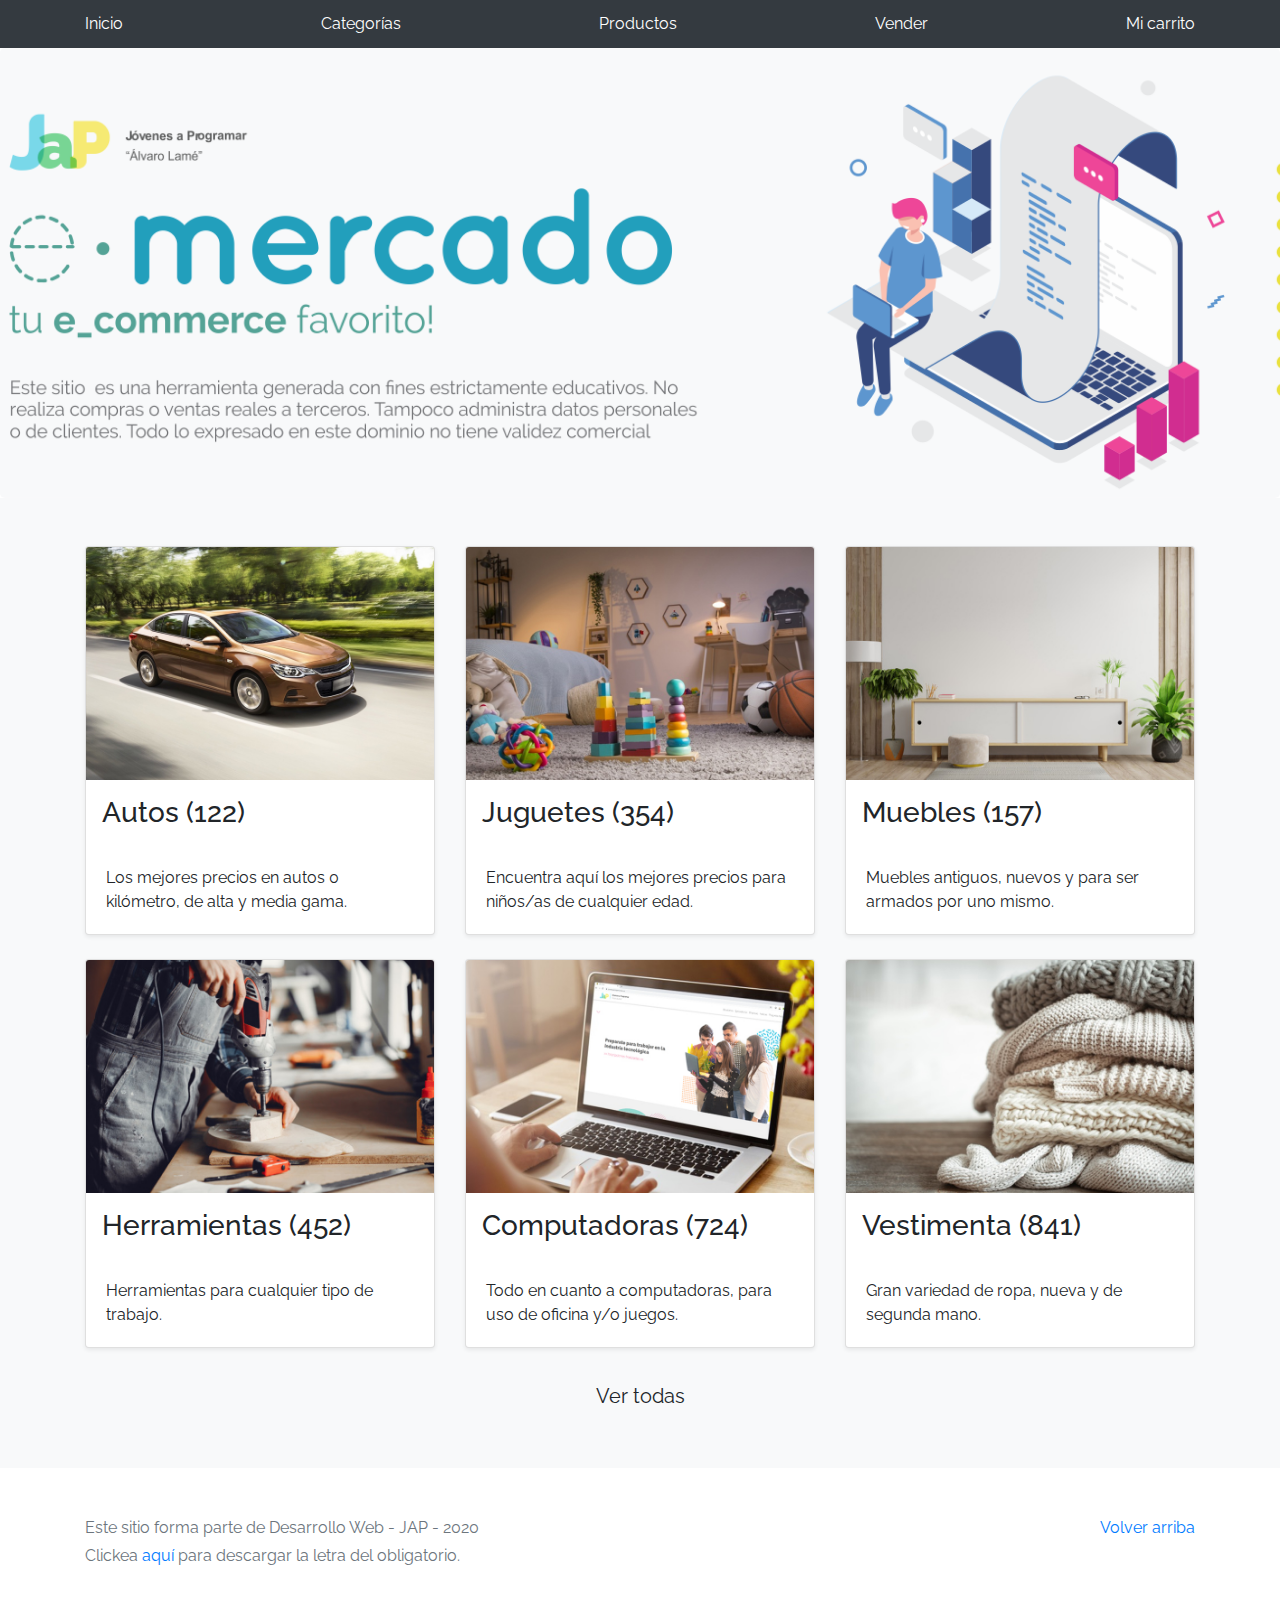
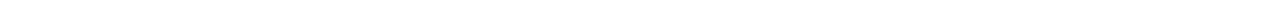
==== index.html @ b1d8da8a "Initial commit" ====
<!DOCTYPE html>
<!-- saved from url=(0049)https://getbootstrap.com/docs/4.3/examples/album/ -->
<html lang="en">
  <head>
    <meta http-equiv="Content-Type" content="text/html; charset=UTF-8">
    <meta name="viewport" content="width=device-width, initial-scale=1, shrink-to-fit=no">
    <meta name="description" content="">
    <title>eMercado - Todo lo que busques está aquí</title>

    <link rel="canonical" href="https://getbootstrap.com/docs/4.3/examples/album/">
    <link href="https://fonts.googleapis.com/css?family=Raleway:300,300i,400,400i,700,700i,900,900i" rel="stylesheet">
    <!-- Bootstrap core CSS -->
    <link href="css/bootstrap.min.css" rel="stylesheet">
    <link href="css/styles.css" rel="stylesheet">
  </head>
  <body>
    <nav class="site-header sticky-top py-1 bg-dark">
      <div class="container d-flex flex-column flex-md-row justify-content-between">
        <a class="py-2 d-none d-md-inline-block" href="index.html">Inicio</a>
        <a class="py-2 d-none d-md-inline-block" href="categories.html">Categorías</a>
        <a class="py-2 d-none d-md-inline-block" href="products.html">Productos</a>
        <a class="py-2 d-none d-md-inline-block" href="sell.html">Vender</a>
        <a class="py-2 d-none d-md-inline-block" href="cart.html">Mi carrito</a>
      </div>
    </nav>
    <main role="main">
      <section class="jumbotron text-center">
        <div class="m-5">
          <h1></h1>
        </div>
      </section>
      <div class="album py-5 bg-light">
        <div class="container">
          <div class="row">
            <div class="col-md-4">
              <a href="categories.html" class="card mb-4 shadow-sm custom-card">
                <img class="bd-placeholder-img card-img-top"  src="img/cat1.jpg">
                <h3 class="m-3">Autos (122)</h3>
                <div class="card-body">
                  <p class="card-text">Los mejores precios en autos 0 kilómetro, de alta y media gama.</p>
                </div>
              </a>
            </div>
            <div class="col-md-4">
                <a href="categories.html" class="card mb-4 shadow-sm custom-card">
                  <img class="bd-placeholder-img card-img-top" src="img/cat2.jpg">
                  <h3 class="m-3">Juguetes (354)</h3>
                  <div class="card-body">
                    <p class="card-text">Encuentra aquí los mejores precios para niños/as de cualquier edad.</p>
                  </div>
                </a>
            </div>
            <div class="col-md-4">
                <a href="categories.html" class="card mb-4 shadow-sm custom-card">
                  <img class="bd-placeholder-img card-img-top" src="img/cat3.jpg">
                  <h3 class="m-3">Muebles (157)</h3>
                  <div class="card-body">
                    <p class="card-text">Muebles antiguos, nuevos y para ser armados por uno mismo.</p>
                  </div>
                </a>
            </div>
            <div class="col-md-4">
                <a href="categories.html" class="card mb-4 shadow-sm custom-card">
                  <img class="bd-placeholder-img card-img-top" src="img/cat4.jpg">
                  <h3 class="m-3">Herramientas (452)</h3>
                  <div class="card-body">
                    <p class="card-text">Herramientas para cualquier tipo de trabajo.</p>
                  </div>
                </a>
            </div>
            <div class="col-md-4">
                <a href="categories.html" class="card mb-4 shadow-sm custom-card">
                  <img class="bd-placeholder-img card-img-top" src="img/cat5.jpg">
                  <h3 class="m-3">Computadoras (724)</h3>
                  <div class="card-body">
                    <p class="card-text">Todo en cuanto a computadoras, para uso de oficina y/o juegos.</p>
                  </div>
                </a>
            </div>
            <div class="col-md-4">
                <a href="categories.html" class="card mb-4 shadow-sm custom-card">
                  <img class="bd-placeholder-img card-img-top" src="img/cat6.jpg">
                  <h3 class="m-3">Vestimenta (841)</h3>
                  <div class="card-body">
                    <p class="card-text">Gran variedad de ropa, nueva y de segunda mano.</p>
                  </div>
                </a>
            </div>
          </div>
          <div class="row">
              <a type="button" class="btn btn-light btn-lg btn-block" href="categories.html">Ver todas</a>
          </div>
        </div>
      </div>
    </main>
    <footer class="text-muted">
      <div class="container">
        <p class="float-right">
          <a href="#">Volver arriba</a>
        </p>
        <p>Este sitio forma parte de Desarrollo Web - JAP - 2020</p>
        <p>Clickea <a target="_blank" href="Letra.pdf">aquí</a> para descargar la letra del obligatorio.</p>
      </div>
    </footer>
    <script src="js/jquery-3.4.1.min.js"></script>
    <script src="js/bootstrap.bundle.min.js"></script>
    <script src="js/init.js"></script>
  </body>
</html>
---- css/styles.css ----
.jumbotron, .card-body, .container, .site-header{
    font-family: 'Raleway', serif !important;
}

.jumbotron .display-4{
    font-weight: bold;
}

.jumbotron {
  height: 50vh;
  padding: 5em inherit;
  margin-bottom: 0;
  background-color: #53C0FB;
  background: url('../img/cover_back.png');
  background-size: cover;
  background-position: center;
  background-repeat: no-repeat;
  color: black;
  font-weight: bold;
}

@media (min-width: 768px) {
  .jumbotron {
    padding-top: 6rem;
    padding-bottom: 6rem;
  }
}

.jumbotron p:last-child {
  margin-bottom: 0;
}

.jumbotron-heading {
  font-weight: 300;
}

.jumbotron .container {
  max-width: 40rem;
  background-color: rgba(255, 255, 255, 0.5);
  border-radius: 10px;
  text-shadow: 1px 1px 2px grey;
}

.jumbotron .lead{
  font-size: 38px;
}

footer {
  padding-top: 3rem;
  padding-bottom: 3rem;
}

footer p {
  margin-bottom: .25rem;
}

.site-header a {
  color: white;
  transition: ease-in-out color .15s;
}

.light-text {
  color: white;
}

.site-header .dropdown-menu a {
  color: black;
}

.dropzone{
  border: 2px dashed #0087F7;
  border-radius: 5px;
  background: white;
}

.alert{
  position: fixed;
  top:80px;
  width: 50%;
  left: 50%;
  transform: translate(-50%, 0);
}

.lds-ring {
  display: inline-block;
  position: relative;
  width: 64px;
  height: 64px;
  top:50%;
  left: 50%;
}
.lds-ring div {
  box-sizing: border-box;
  display: block;
  position: absolute;
  width: 51px;
  height: 51px;
  margin: 6px;
  border: 6px solid #fff;
  border-radius: 50%;
  animation: lds-ring 1.2s cubic-bezier(0.5, 0, 0.5, 1) infinite;
  border-color: #fff transparent transparent transparent;
}
.lds-ring div:nth-child(1) {
  animation-delay: -0.45s;
}
.lds-ring div:nth-child(2) {
  animation-delay: -0.3s;
}
.lds-ring div:nth-child(3) {
  animation-delay: -0.15s;
}
@keyframes lds-ring {
  0% {
    transform: rotate(0deg);
  }
  100% {
    transform: rotate(360deg);
  }
}

#spinner-wrapper{
  position: fixed;
  background-color: rgba(0,0,0,0.5);
  width:100%;
  height: 100%;
  top:0;
  left:0;
  z-index: 1021;
  display: none;
}

a.custom-card,
a.custom-card:hover {
  color: inherit;
  text-decoration: inherit;
}

.checked {
  color: orange;
}
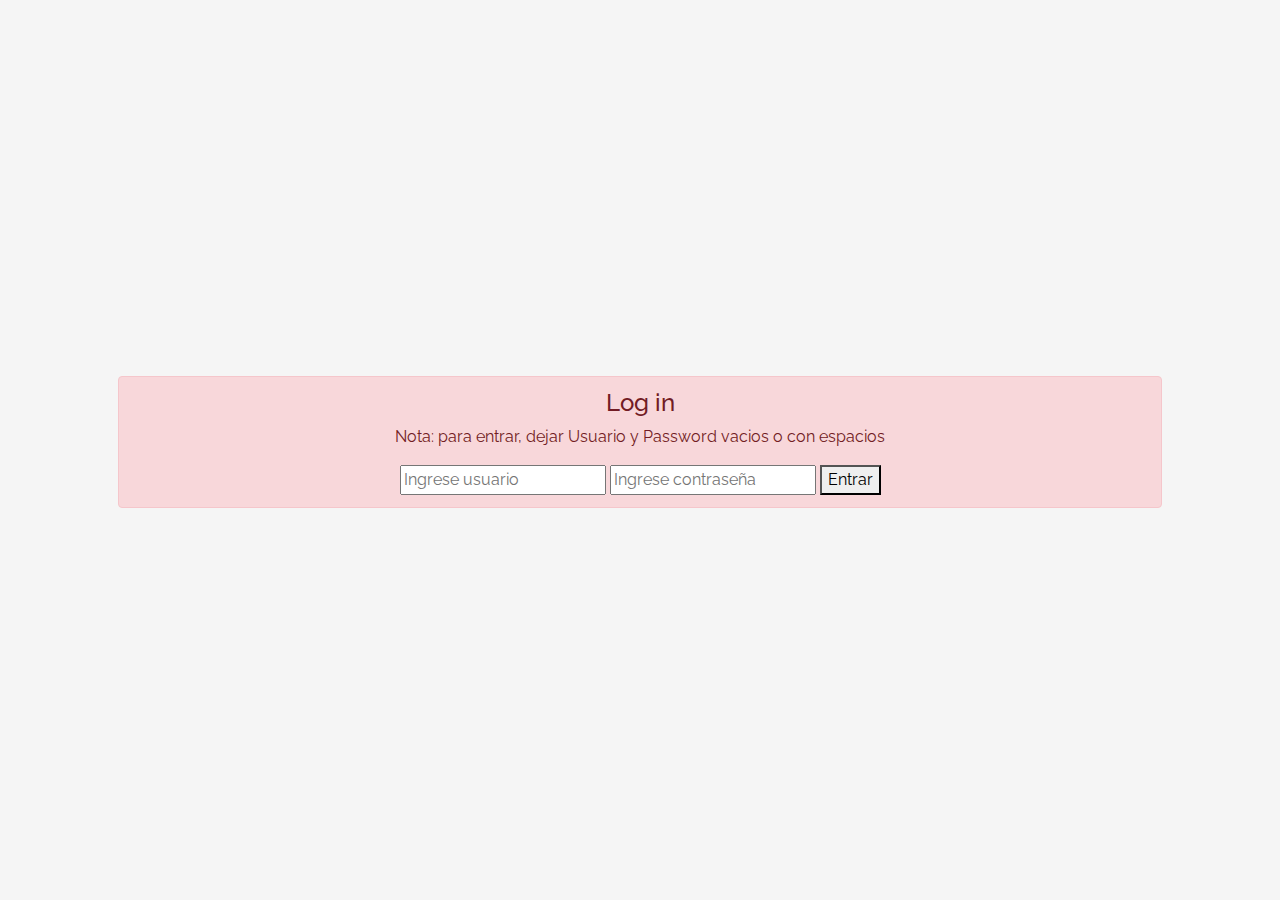
==== commit a6462f66: "Entrega 1" ====
--- a/index.html
+++ b/index.html
@@ -1,109 +1,55 @@
 <!DOCTYPE html>
 <!-- saved from url=(0049)https://getbootstrap.com/docs/4.3/examples/album/ -->
 <html lang="en">
-  <head>
-    <meta http-equiv="Content-Type" content="text/html; charset=UTF-8">
-    <meta name="viewport" content="width=device-width, initial-scale=1, shrink-to-fit=no">
-    <meta name="description" content="">
-    <title>eMercado - Todo lo que busques está aquí</title>
 
-    <link rel="canonical" href="https://getbootstrap.com/docs/4.3/examples/album/">
-    <link href="https://fonts.googleapis.com/css?family=Raleway:300,300i,400,400i,700,700i,900,900i" rel="stylesheet">
-    <!-- Bootstrap core CSS -->
-    <link href="css/bootstrap.min.css" rel="stylesheet">
-    <link href="css/styles.css" rel="stylesheet">
-  </head>
-  <body>
-    <nav class="site-header sticky-top py-1 bg-dark">
-      <div class="container d-flex flex-column flex-md-row justify-content-between">
-        <a class="py-2 d-none d-md-inline-block" href="index.html">Inicio</a>
-        <a class="py-2 d-none d-md-inline-block" href="categories.html">Categorías</a>
-        <a class="py-2 d-none d-md-inline-block" href="products.html">Productos</a>
-        <a class="py-2 d-none d-md-inline-block" href="sell.html">Vender</a>
-        <a class="py-2 d-none d-md-inline-block" href="cart.html">Mi carrito</a>
-      </div>
-    </nav>
-    <main role="main">
-      <section class="jumbotron text-center">
-        <div class="m-5">
-          <h1></h1>
-        </div>
-      </section>
-      <div class="album py-5 bg-light">
-        <div class="container">
-          <div class="row">
-            <div class="col-md-4">
-              <a href="categories.html" class="card mb-4 shadow-sm custom-card">
-                <img class="bd-placeholder-img card-img-top"  src="img/cat1.jpg">
-                <h3 class="m-3">Autos (122)</h3>
-                <div class="card-body">
-                  <p class="card-text">Los mejores precios en autos 0 kilómetro, de alta y media gama.</p>
-                </div>
-              </a>
-            </div>
-            <div class="col-md-4">
-                <a href="categories.html" class="card mb-4 shadow-sm custom-card">
-                  <img class="bd-placeholder-img card-img-top" src="img/cat2.jpg">
-                  <h3 class="m-3">Juguetes (354)</h3>
-                  <div class="card-body">
-                    <p class="card-text">Encuentra aquí los mejores precios para niños/as de cualquier edad.</p>
-                  </div>
-                </a>
-            </div>
-            <div class="col-md-4">
-                <a href="categories.html" class="card mb-4 shadow-sm custom-card">
-                  <img class="bd-placeholder-img card-img-top" src="img/cat3.jpg">
-                  <h3 class="m-3">Muebles (157)</h3>
-                  <div class="card-body">
-                    <p class="card-text">Muebles antiguos, nuevos y para ser armados por uno mismo.</p>
-                  </div>
-                </a>
-            </div>
-            <div class="col-md-4">
-                <a href="categories.html" class="card mb-4 shadow-sm custom-card">
-                  <img class="bd-placeholder-img card-img-top" src="img/cat4.jpg">
-                  <h3 class="m-3">Herramientas (452)</h3>
-                  <div class="card-body">
-                    <p class="card-text">Herramientas para cualquier tipo de trabajo.</p>
-                  </div>
-                </a>
-            </div>
-            <div class="col-md-4">
-                <a href="categories.html" class="card mb-4 shadow-sm custom-card">
-                  <img class="bd-placeholder-img card-img-top" src="img/cat5.jpg">
-                  <h3 class="m-3">Computadoras (724)</h3>
-                  <div class="card-body">
-                    <p class="card-text">Todo en cuanto a computadoras, para uso de oficina y/o juegos.</p>
-                  </div>
-                </a>
-            </div>
-            <div class="col-md-4">
-                <a href="categories.html" class="card mb-4 shadow-sm custom-card">
-                  <img class="bd-placeholder-img card-img-top" src="img/cat6.jpg">
-                  <h3 class="m-3">Vestimenta (841)</h3>
-                  <div class="card-body">
-                    <p class="card-text">Gran variedad de ropa, nueva y de segunda mano.</p>
-                  </div>
-                </a>
-            </div>
-          </div>
-          <div class="row">
-              <a type="button" class="btn btn-light btn-lg btn-block" href="categories.html">Ver todas</a>
-          </div>
-        </div>
-      </div>
-    </main>
-    <footer class="text-muted">
-      <div class="container">
-        <p class="float-right">
-          <a href="#">Volver arriba</a>
-        </p>
-        <p>Este sitio forma parte de Desarrollo Web - JAP - 2020</p>
-        <p>Clickea <a target="_blank" href="Letra.pdf">aquí</a> para descargar la letra del obligatorio.</p>
-      </div>
-    </footer>
-    <script src="js/jquery-3.4.1.min.js"></script>
-    <script src="js/bootstrap.bundle.min.js"></script>
-    <script src="js/init.js"></script>
-  </body>
+<head>
+  <meta http-equiv="Content-Type" content="text/html; charset=UTF-8">
+  <meta name="viewport" content="width=device-width, initial-scale=1, shrink-to-fit=no">
+  <meta name="description" content="">
+  <title>eMercado - Todo lo que busques está aquí</title>
+
+  <link rel="canonical" href="https://getbootstrap.com/docs/4.3/examples/album/">
+  <link href="https://fonts.googleapis.com/css?family=Raleway:300,300i,400,400i,700,700i,900,900i" rel="stylesheet">
+  <!-- Bootstrap core CSS -->
+  <link href="css/bootstrap.min.css" rel="stylesheet">
+  <link href="css/styles.css" rel="stylesheet">
+  <script src= './js/init.js'></script>
+  <script src= './js/login.js'></script>
+  <style>
+    html, body{
+      height: 100%;
+    }
+
+    body {
+      display: -ms-flexbox;
+      display: flex;
+      -ms-flex-align: center;
+      align-items: center;
+      padding-top: 40px;
+      padding-bottom: 40px;
+      background-color: #f5f5f5;
+    }
+
+    .signin {
+      width: 100%;
+      max-width: 330px;
+      padding: 15px;
+      margin: auto;
+    }
+  </style>
+</head>
+
+<body class="text-center">
+  <div class="container p-5">
+    <div class="alert alert-danger" role="alert" style="position: relative; width:auto; top: 0;">
+      <h4 class="alert-heading">Log in</h4>
+      <form onsubmit="IngresoUsuarios()" action='main.html'> 
+        <p>Nota: para entrar, dejar Usuario y Password vacios o con espacios</p>
+        <input type='text' id='user' placeholder='Ingrese usuario'>
+        <input type='password' id="password" placeholder='Ingrese contraseña'>
+        <button type='submit'> Entrar </button>
+      </form>
+    </div>
+  </div>
+</body>
 </html>